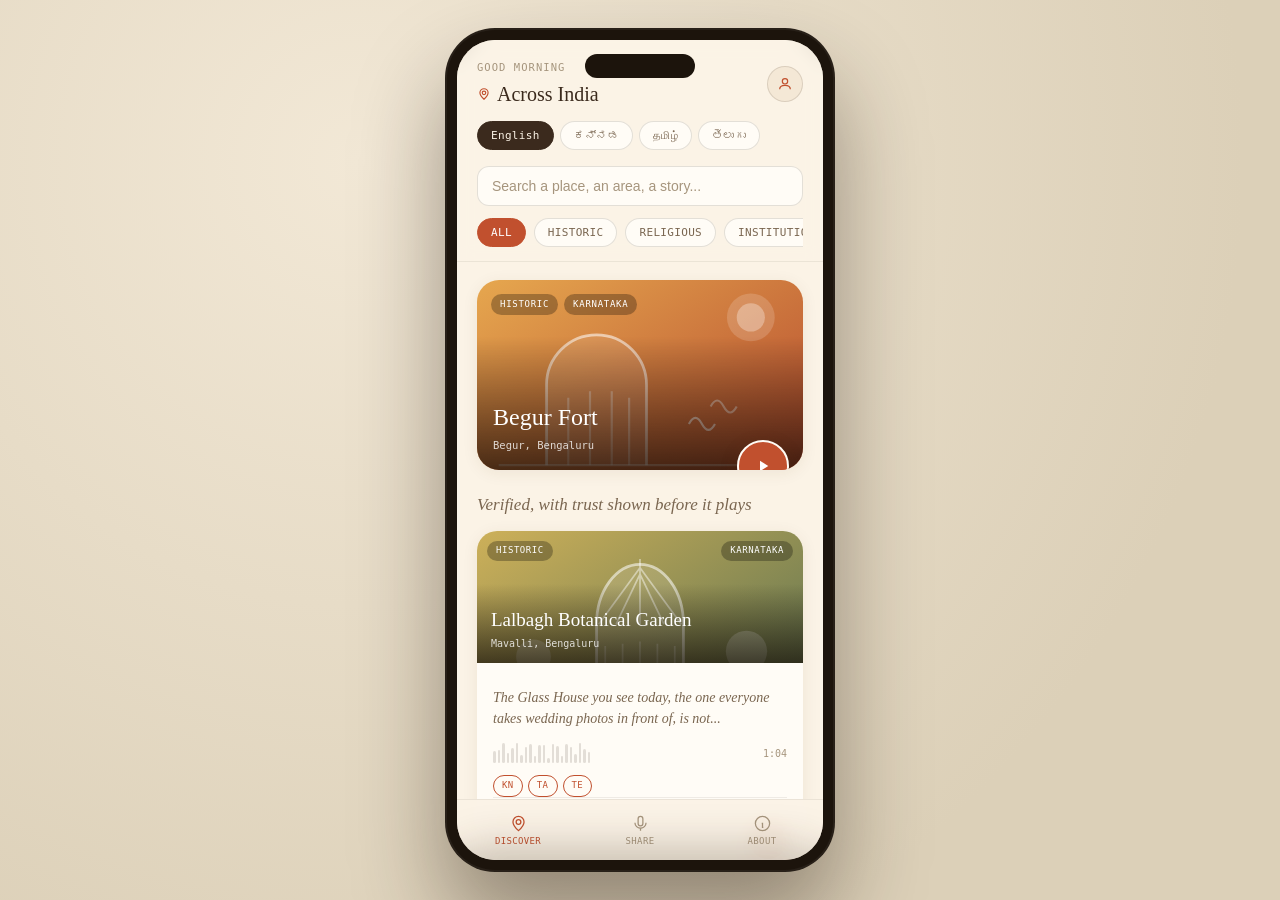
==== index.html @ 4c6c777d "Add files via upload" ====
<!DOCTYPE html>
<html lang="en">
<head>
<meta charset="UTF-8">
<meta name="viewport" content="width=device-width, initial-scale=1.0, viewport-fit=cover">
<title>Itihaas — listen to the place you're standing in</title>
<link rel="stylesheet" href="css/style.css">
</head>
<body>
<div class="frame">
  <div class="screen">
    <div class="app-scroll" id="appScroll">

      <header class="top">
        <div class="greet-row">
          <div class="greet">
            <div class="eyebrow" id="greetTime">Good evening</div>
            <div class="place">
              <svg viewBox="0 0 24 24" fill="none" stroke="currentColor" stroke-width="2"><circle cx="12" cy="10" r="3"/><path d="M12 21s-7-6.2-7-11a7 7 0 0 1 14 0c0 4.8-7 11-7 11z"/></svg>
              Across India
            </div>
          </div>
          <div class="avatar">
            <svg viewBox="0 0 24 24" fill="none" stroke="currentColor" stroke-width="1.8"><circle cx="12" cy="8" r="4"/><path d="M4 20c0-4 4-6 8-6s8 2 8 6"/></svg>
          </div>
        </div>
        <div class="lang-selector" id="langRow"></div>
        <div class="search-row" id="searchRow">
          <input type="text" id="searchInput" placeholder="Search a place, an area, a story...">
        </div>
        <div class="chips" id="chipsRow"></div>
      </header>

      <main>
        <section class="view active" id="view-discover">
          <div id="featuredSlot"></div>
          <div class="section-label">Verified, with trust shown before it plays</div>
          <div id="cardList"></div>
        </section>

        <section class="view" id="view-share">
          <h2 style="font-family:var(--display); font-weight:400; font-size:24px; margin:4px 0 8px;">Record a memory</h2>
          <p style="font-size:14px; color:var(--ink-dim); font-weight:300; margin:0 0 24px;">Share in first person, in Kannada, Tamil, Telugu or English. Curators keep it private until claims, consent, source and context are reviewed.</p>
          <form id="shareForm">
            <div class="field"><label>Place</label><input type="text" id="f-place" placeholder="Which place is this about" required></div>
            <div class="field"><label>Language</label>
              <select id="f-lang">
                <option value="Kannada">Kannada</option>
                <option value="Tamil">Tamil</option>
                <option value="Telugu">Telugu</option>
                <option value="English">English</option>
              </select>
            </div>
            <div class="field"><label>Your relationship to this place</label><input type="text" id="f-relationship" placeholder="Caretaker, resident, visitor, family..."></div>
            <div class="field"><label>Attribution</label>
              <div class="radio-row">
                <label class="radio-chip"><input type="radio" name="attribution" value="Anonymous" checked><span>Anonymous</span></label>
                <label class="radio-chip"><input type="radio" name="attribution" value="Named"><span>Named</span></label>
                <label class="radio-chip"><input type="radio" name="attribution" value="Private review only"><span>Private review only</span></label>
              </div>
            </div>
            <div class="field"><label>Your memory</label>
              <textarea id="f-story" placeholder="I remember... When I stand here..." required></textarea>
              <div class="prompts">Gentle prompts: "I remember..." · "When I stand here..." · "ನಾನು ಇಲ್ಲಿ ನಿಂತಾಗ..."</div>
            </div>
            <label class="consent"><input type="checkbox" id="f-consent" required><span>I consent to curator review of this memory before any public use.</span></label>
            <button type="submit" class="btn" style="width:100%;">Submit memory</button>
          </form>
        </section>

        <section class="view about" id="view-about">
          <h2>Every story here has been checked</h2>
          <p>Itihaas holds two kinds of stories. Gold standard verified ones, checked by a curator against evidence and context, and community contributed ones, clearly marked while they wait their turn. You always know which one you're hearing.</p>
          <div class="rule">Where stories come from</div>
          <p>Some arrive from locals, shopkeepers, families and visitors, in their own words. Others are sought out by our team at places where no one would think to submit on their own, an old caretaker, a retired groundskeeper, someone who has never been asked before.</p>
          <div class="rule">Why listen instead of read</div>
          <p>A place is easier to feel than to read about. Press play on any verified story and it's read back to you the way it was told, so you can keep walking, keep looking, and let the story meet you where you're standing.</p>
          <div class="rule">On moderation</div>
          <p>A story only carries the Verified seal once it's been recorded in the narrator's own voice. Until then it's marked Under moderation, the text has already been checked, but the voice recording is still pending, so you'll hear it read in English while that catches up.</p>
          <div class="rule">On languages</div>
          <p>Stories are being recorded in Kannada, Tamil and Telugu by their original narrators, not machine translated. Where a recording doesn't exist yet for the language you've picked, you'll hear the English narration instead, and we'll say so plainly rather than pretend otherwise.</p>
          <div class="rule">Coverage, for now</div>
          <p>Historic places lead the way, forts, ruins and monuments. Religious places, food places, and institutions and campuses are opening up alongside them.</p>
        </section>
      </main>
    </div>

    <nav class="tabs">
      <button class="tab-btn active" data-view="discover">
        <svg viewBox="0 0 24 24" fill="none" stroke="currentColor" stroke-width="1.6"><circle cx="12" cy="10" r="3"/><path d="M12 21s-7-6.2-7-11a7 7 0 0 1 14 0c0 4.8-7 11-7 11z"/></svg>
        Discover
      </button>
      <button class="tab-btn" data-view="share">
        <svg viewBox="0 0 24 24" fill="none" stroke="currentColor" stroke-width="1.6"><path d="M12 15a3 3 0 0 0 3-3V6a3 3 0 0 0-6 0v6a3 3 0 0 0 3 3z"/><path d="M19 11a7 7 0 0 1-14 0M12 18v3"/></svg>
        Share
      </button>
      <button class="tab-btn" data-view="about">
        <svg viewBox="0 0 24 24" fill="none" stroke="currentColor" stroke-width="1.6"><circle cx="12" cy="12" r="9"/><path d="M12 8h.01M11 12h1v5h1"/></svg>
        About
      </button>
    </nav>

    <div class="backdrop" id="detailBackdrop" onclick="ItihaasApp.closeSheet()"></div>
    <div class="sheet" id="detailSheet">
      <div class="sheet-handle"><span></span></div>
      <div class="sheet-inner" id="sheetInner"></div>
    </div>

  </div>
</div>

<svg width="0" height="0" style="position:absolute">
  <defs>
    <linearGradient id="gradHistoric" x1="0" y1="0" x2="1" y2="1">
      <stop offset="0%" stop-color="#E7A94F"/><stop offset="100%" stop-color="#B5492E"/>
    </linearGradient>
    <linearGradient id="gradGarden" x1="0" y1="0" x2="1" y2="1">
      <stop offset="0%" stop-color="#D8B65A"/><stop offset="100%" stop-color="#5E7350"/>
    </linearGradient>
    <linearGradient id="gradInstitution" x1="0" y1="0" x2="1" y2="1">
      <stop offset="0%" stop-color="#DE9166"/><stop offset="100%" stop-color="#7C4A34"/>
    </linearGradient>
    <linearGradient id="gradTemple" x1="0" y1="0" x2="1" y2="1">
      <stop offset="0%" stop-color="#F0C25E"/><stop offset="100%" stop-color="#B5722E"/>
    </linearGradient>
    <linearGradient id="gradFood" x1="0" y1="0" x2="1" y2="1">
      <stop offset="0%" stop-color="#E8935A"/><stop offset="100%" stop-color="#A6402B"/>
    </linearGradient>
    <linearGradient id="gradBusiness" x1="0" y1="0" x2="1" y2="1">
      <stop offset="0%" stop-color="#B69A78"/><stop offset="100%" stop-color="#5C4A38"/>
    </linearGradient>
    <linearGradient id="gradForest" x1="0" y1="0" x2="1" y2="1">
      <stop offset="0%" stop-color="#8FA05E"/><stop offset="100%" stop-color="#3E4E2E"/>
    </linearGradient>
    <linearGradient id="gradTiger" x1="0" y1="0" x2="1" y2="1">
      <stop offset="0%" stop-color="#E2A23B"/><stop offset="100%" stop-color="#5A3420"/>
    </linearGradient>
    <linearGradient id="gradStone" x1="0" y1="0" x2="1" y2="1">
      <stop offset="0%" stop-color="#C9AE8C"/><stop offset="100%" stop-color="#7A5C42"/>
    </linearGradient>
  </defs>
</svg>

<script src="js/data.js"></script>
<script src="js/app.js"></script>
</body>
</html>
---- css/style.css ----
:root{
    --ink:#3B2A1D;
    --ink-dim:#7A6650;
    --ink-faint:#A6957D;
    --bg:#FBF3E6;
    --bg-panel:#F4E8D6;
    --bg-card:#FFFCF6;
    --terracotta:#C1502E;
    --terracotta-bright:#D96B45;
    --gold:#B9862F;
    --green:#6B7F5A;
    --line: rgba(59,42,29,0.14);
    --line-soft: rgba(59,42,29,0.08);
    --shadow: 0 3px 16px rgba(90,62,30,0.08);
    --display: "Iowan Old Style","Palatino Linotype","Book Antiqua",Georgia,serif;
    --body: -apple-system,BlinkMacSystemFont,"Segoe UI",Helvetica,Arial,sans-serif;
    --mono: "SF Mono",ui-monospace,Menlo,Consolas,monospace;
  }
  *{box-sizing:border-box;}
  html,body{height:100%;}
  body{
    margin:0; font-family:var(--body); color:var(--ink); line-height:1.5; -webkit-font-smoothing:antialiased;
    background:radial-gradient(circle at 28% 18%, #F2E8D6, #DCD0B8 75%);
    display:flex; align-items:center; justify-content:center; padding:44px 20px;
  }
  @media (prefers-reduced-motion: reduce){ *{animation:none !important; transition:none !important;} }
  a{color:inherit; text-decoration:none;}
  button{font-family:inherit;}
  ::selection{background:var(--terracotta); color:#fff;}

  /* ---------- device frame ---------- */
  .frame{
    width:390px; height:844px; max-height:94vh; padding:12px; border-radius:50px;
    background:#1C140C; box-shadow:0 50px 90px rgba(30,18,8,0.4), inset 0 0 0 2px rgba(255,255,255,0.05);
    position:relative; flex:none;
  }
  .frame::before{
    content:""; position:absolute; top:26px; left:50%; transform:translateX(-50%);
    width:110px; height:24px; background:#1C140C; border-radius:14px; z-index:200;
  }
  .screen{ width:100%; height:100%; border-radius:38px; overflow:hidden; position:relative; background:var(--bg); }
  @media (max-width:680px){
    body{ padding:0; background:var(--bg); display:block; }
    .frame{ width:100%; height:100vh; max-height:none; border-radius:0; padding:0; box-shadow:none; }
    .frame::before{ display:none; }
    .screen{ border-radius:0; }
  }

  .app-scroll{ height:100%; overflow-y:auto; -webkit-overflow-scrolling:touch; }
  .app-scroll::-webkit-scrollbar{ display:none; }

  /* ---------- header ---------- */
  header.top{
    position:sticky; top:0; z-index:20;
    background:rgba(251,243,230,0.92); backdrop-filter:blur(8px);
    padding:20px 20px 12px; border-bottom:1px solid var(--line-soft);
  }
  .greet-row{ display:flex; justify-content:space-between; align-items:center; }
  .greet .eyebrow{ font-family:var(--mono); font-size:10.5px; letter-spacing:0.1em; text-transform:uppercase; color:var(--ink-faint); margin-bottom:3px; }
  .greet .place{ display:flex; align-items:center; gap:6px; font-family:var(--display); font-size:20px; }
  .greet .place svg{ width:14px; height:14px; color:var(--terracotta); }
  .avatar{
    width:36px; height:36px; border-radius:50%; background:var(--bg-panel); border:1px solid var(--line);
    display:flex; align-items:center; justify-content:center; color:var(--terracotta);
  }
  .avatar svg{ width:16px; height:16px; }

  .search-row{ display:flex; gap:8px; margin-top:16px; }
  .search-row input{
    flex:1; background:var(--bg-card); border:1px solid var(--line); color:var(--ink);
    padding:11px 14px; border-radius:12px; font-size:14px; font-family:var(--body);
  }
  .search-row input:focus{ outline:none; border-color:var(--terracotta); }
  .search-row input::placeholder{ color:var(--ink-faint); }

  .chips{ display:flex; gap:8px; margin-top:12px; overflow-x:auto; padding-bottom:2px; scrollbar-width:none; }
  .chips::-webkit-scrollbar{ display:none; }
  .chip{
    flex:none; font-family:var(--mono); font-size:11px; letter-spacing:0.03em; text-transform:uppercase;
    color:var(--ink-dim); border:1px solid var(--line); padding:7px 13px; border-radius:20px; cursor:pointer;
    background:var(--bg-card); white-space:nowrap; transition:all .2s ease;
  }
  .chip.active{ background:var(--terracotta); color:#fff; border-color:var(--terracotta); }

  main{ padding:18px 20px 110px; }
  .view{ display:none; }
  .view.active{ display:block; animation:fadein .3s ease; }
  @keyframes fadein{ from{opacity:0; transform:translateY(6px);} to{opacity:1; transform:translateY(0);} }

  .section-label{ font-family:var(--display); font-style:italic; font-size:17px; color:var(--ink-dim); margin:22px 0 14px; }
  .section-label:first-child{ margin-top:0; }

  /* ---------- featured hero ---------- */
  .hero-card{
    position:relative; border-radius:22px; overflow:hidden; height:190px; box-shadow:var(--shadow); cursor:pointer;
  }
  .hero-card .art{ position:absolute; inset:0; }
  .hero-card .art svg{ width:100%; height:100%; display:block; }
  .hero-scrim{ position:absolute; inset:0; background:linear-gradient(180deg, rgba(20,12,5,0) 30%, rgba(20,12,5,0.72) 100%); display:flex; flex-direction:column; justify-content:flex-end; padding:16px; }
  .hero-tags{ position:absolute; top:14px; left:14px; display:flex; gap:6px; }
  .hero-tags span{ font-family:var(--mono); font-size:9px; letter-spacing:0.08em; text-transform:uppercase; color:#fff; background:rgba(0,0,0,0.28); padding:4px 9px; border-radius:20px; backdrop-filter:blur(2px); }
  .hero-scrim h2{ font-family:var(--display); font-weight:400; font-size:24px; color:#fff; margin:0 0 3px; }
  .hero-scrim .sub{ font-family:var(--mono); font-size:10.5px; color:rgba(255,255,255,0.8); }
  .float-play{
    position:absolute; width:52px; height:52px; border-radius:50%; background:var(--terracotta); color:#fff; border:2px solid var(--bg-card);
    display:flex; align-items:center; justify-content:center; cursor:pointer; box-shadow:0 6px 16px rgba(90,40,20,0.35); transition:background .2s, transform .15s;
    z-index:5;
  }
  .float-play:hover{ background:var(--terracotta-bright); transform:scale(1.04); }
  .float-play svg{ width:18px; height:18px; }
  .hero-card .float-play{ right:14px; bottom:-22px; }

  /* ---------- waveform / progress ---------- */
  .wf-wrap{ position:relative; flex:1; }
  .wf-row{ display:flex; align-items:flex-end; gap:2px; height:100%; }
  .wf-bg{ opacity:1; }
  .wf-fg{ position:absolute; top:0; left:0; height:100%; width:0%; overflow:hidden; transition:width linear; }
  .wf-bg span, .wf-fg span{ display:block; width:2.5px; border-radius:2px; flex:none; }
  .wf-bg span{ background:var(--line); }
  .wf-fg span{ background:var(--terracotta); }

  /* ---------- story cards ---------- */
  .card{ background:var(--bg-card); border-radius:20px; box-shadow:var(--shadow); margin-bottom:18px; overflow:visible; position:relative; }
  .card-media{ position:relative; height:132px; border-radius:20px 20px 0 0; overflow:hidden; cursor:pointer; }
  .card-media .art{ position:absolute; inset:0; }
  .card-media .art svg{ width:100%; height:100%; display:block; }
  .card-scrim{ position:absolute; inset:0; background:linear-gradient(180deg, rgba(20,12,5,0) 40%, rgba(20,12,5,0.68) 100%); display:flex; flex-direction:column; justify-content:flex-end; padding:12px 14px; }
  .card-toptags{ position:absolute; top:10px; left:10px; right:10px; display:flex; justify-content:space-between; }
  .card-toptags span{ font-family:var(--mono); font-size:9px; letter-spacing:0.06em; text-transform:uppercase; color:#fff; background:rgba(0,0,0,0.28); padding:3px 9px; border-radius:20px; }
  .card-scrim h3{ font-family:var(--display); font-weight:400; font-size:19px; color:#fff; margin:0; }
  .card-scrim .area{ font-family:var(--mono); font-size:10px; color:rgba(255,255,255,0.82); margin-top:2px; }
  .card .float-play{ width:42px; height:42px; right:14px; bottom:-18px; }
  .card .float-play svg{ width:14px; height:14px; }

  .card-body{ padding:24px 16px 14px; }
  .card-body .snippet{ font-family:var(--display); font-style:italic; font-size:14px; color:var(--ink-dim); margin:0 0 14px; }
  .card-progress{ display:flex; align-items:center; gap:10px; margin-bottom:12px; }
  .card-progress .wf-wrap{ height:20px; }
  .card-progress .status{ font-family:var(--mono); font-size:10px; color:var(--ink-faint); white-space:nowrap; flex:none; }
  .card-foot{ display:flex; align-items:center; gap:10px; font-family:var(--mono); font-size:10px; color:var(--ink-faint); padding-top:12px; border-top:1px solid var(--line-soft); }
  .mini-seal{ width:19px; height:19px; border:1px solid var(--terracotta); border-radius:50%; display:flex; align-items:center; justify-content:center; color:var(--terracotta); flex:none; }
  .mini-seal svg{ width:8px; height:8px; }

  .empty{ border:1px dashed var(--line); border-radius:18px; padding:32px 22px; text-align:center; background:var(--bg-card); }
  .empty p{ color:var(--ink-dim); font-size:13.5px; margin:0 0 16px; font-weight:300; }
  .empty .stamp{ font-family:var(--mono); font-size:10px; letter-spacing:0.1em; text-transform:uppercase; color:var(--ink-faint); margin-bottom:12px; }

  .btn{ display:inline-flex; align-items:center; gap:8px; justify-content:center; background:var(--terracotta); color:#fff; border:none; border-radius:12px; padding:13px 20px; font-family:var(--mono); font-size:11.5px; letter-spacing:0.04em; text-transform:uppercase; cursor:pointer; transition:background .2s; }
  .btn:hover{ background:var(--terracotta-bright); }
  .btn.ghost{ background:transparent; color:var(--terracotta); border:1px solid var(--terracotta); }

  /* ---------- related strip ---------- */
  .strip{ display:flex; gap:12px; overflow-x:auto; padding-bottom:6px; scrollbar-width:none; }
  .strip::-webkit-scrollbar{ display:none; }
  .strip-card{ flex:none; width:150px; cursor:pointer; }
  .strip-card .art-box{ height:96px; border-radius:14px; overflow:hidden; position:relative; box-shadow:var(--shadow); }
  .photo-credit{ font-family:var(--mono); font-size:9.5px; color:var(--ink-faint); margin:-10px 0 18px; text-align:right; }
  .photo-credit a{ text-decoration:underline; }
  .strip-card .art-box svg{ width:100%; height:100%; display:block; }
  .strip-card .cap{ position:absolute; inset:0; background:linear-gradient(180deg, rgba(20,12,5,0) 45%, rgba(20,12,5,0.7) 100%); display:flex; align-items:flex-end; padding:9px; }
  .strip-card .cap span{ font-family:var(--display); font-size:13.5px; color:#fff; }

  /* ---------- form / share ---------- */
  .field{ margin-bottom:16px; }
  .field label{ display:block; font-family:var(--mono); font-size:10px; letter-spacing:0.06em; text-transform:uppercase; color:var(--ink-faint); margin-bottom:7px; }
  .field input[type=text], .field select, .field textarea{ width:100%; background:var(--bg-card); border:1px solid var(--line); color:var(--ink); padding:12px 14px; border-radius:12px; font-size:14px; font-family:var(--body); }
  .field textarea{ min-height:100px; resize:vertical; }
  .field input:focus, .field select:focus, .field textarea:focus{ outline:none; border-color:var(--terracotta); }
  .radio-row{ display:flex; gap:8px; flex-wrap:wrap; }
  .radio-chip{ position:relative; }
  .radio-chip input{ position:absolute; opacity:0; }
  .radio-chip span{ display:inline-block; border:1px solid var(--line); border-radius:20px; padding:8px 13px; font-size:12.5px; color:var(--ink-dim); cursor:pointer; background:var(--bg-card); transition:all .2s; }
  .radio-chip input:checked + span{ background:var(--terracotta); color:#fff; border-color:var(--terracotta); }
  .consent{ display:flex; gap:10px; align-items:flex-start; font-size:12.5px; color:var(--ink-dim); margin:20px 0; }
  .prompts{ font-family:var(--display); font-style:italic; font-size:12.5px; color:var(--ink-faint); margin-top:8px; }
  .pending-banner{ border:1px solid var(--line); background:var(--bg-card); border-radius:14px; padding:14px; margin-bottom:12px; font-size:12.5px; color:var(--ink-dim); display:flex; gap:10px; box-shadow:var(--shadow); }
  .pending-banner .tag{ font-family:var(--mono); font-size:9px; text-transform:uppercase; color:var(--terracotta); border:1px solid var(--terracotta); padding:3px 7px; border-radius:20px; flex:none; }

  .about h2{ font-family:var(--display); font-weight:400; font-size:24px; margin:4px 0 16px; }
  .about p{ font-size:14.5px; color:var(--ink-dim); font-weight:300; margin-bottom:14px; }
  .about .rule{ font-family:var(--mono); font-size:10.5px; color:var(--terracotta); letter-spacing:0.1em; text-transform:uppercase; margin:22px 0 8px; }

  /* ---------- bottom nav ---------- */
  nav.tabs{
    position:absolute; left:0; right:0; bottom:0; z-index:40;
    background:rgba(251,243,230,0.96); backdrop-filter:blur(8px); border-top:1px solid var(--line-soft);
    display:flex; padding:6px 0 max(10px, env(safe-area-inset-bottom));
  }
  nav.tabs button{ flex:1; background:none; border:none; color:var(--ink-faint); cursor:pointer; display:flex; flex-direction:column; align-items:center; gap:3px; padding:8px 0 4px; font-family:var(--mono); font-size:9px; letter-spacing:0.04em; text-transform:uppercase; transition:color .2s; }
  nav.tabs button svg{ width:19px; height:19px; }
  nav.tabs button.active{ color:var(--terracotta); }

  /* ---------- detail sheet ---------- */
  .backdrop{ position:absolute; inset:0; background:rgba(30,18,8,0.4); opacity:0; pointer-events:none; transition:opacity .3s ease; z-index:45; }
  .backdrop.show{ opacity:1; pointer-events:auto; }
  .sheet{
    position:absolute; left:0; right:0; bottom:0; height:92%; z-index:46;
    background:var(--bg); border-radius:26px 26px 0 0; box-shadow:0 -14px 40px rgba(59,42,29,0.25);
    transform:translateY(100%); transition:transform .4s cubic-bezier(.32,.72,0,1);
    overflow-y:auto; -webkit-overflow-scrolling:touch;
  }
  .sheet.open{ transform:translateY(0); }
  .sheet-handle{ display:flex; justify-content:center; padding:10px 0 4px; position:sticky; top:0; background:var(--bg); z-index:2; }
  .sheet-handle span{ width:36px; height:4px; border-radius:3px; background:var(--line); display:block; }
  .sheet-inner{ padding:6px 20px 40px; }

  .detail-hero{ position:relative; height:220px; border-radius:20px; overflow:hidden; margin-bottom:18px; }
  .detail-hero .art{ position:absolute; inset:0; }
  .detail-hero .art svg{ width:100%; height:100%; display:block; }
  .detail-hero .scrim{ position:absolute; inset:0; background:linear-gradient(180deg, rgba(20,12,5,0) 35%, rgba(20,12,5,0.75) 100%); display:flex; flex-direction:column; justify-content:flex-end; padding:16px; }
  .detail-hero .tags{ position:absolute; top:14px; left:14px; display:flex; gap:6px; }
  .detail-hero .tags span{ font-family:var(--mono); font-size:9px; letter-spacing:0.08em; text-transform:uppercase; color:#fff; background:rgba(0,0,0,0.28); padding:4px 9px; border-radius:20px; }
  .detail-hero .back-btn{ position:absolute; top:14px; right:14px; width:32px; height:32px; border-radius:50%; background:rgba(0,0,0,0.32); color:#fff; display:flex; align-items:center; justify-content:center; cursor:pointer; }
  .detail-hero .back-btn svg{ width:15px; height:15px; }
  .detail-hero h1{ font-family:var(--display); font-weight:400; font-size:27px; color:#fff; margin:0 0 3px; }
  .detail-hero .loc{ font-family:var(--mono); font-size:10.5px; color:rgba(255,255,255,0.82); }
  .detail-hero .float-play{ right:16px; bottom:-22px; width:54px; height:54px; }

  .player-card{ background:var(--bg-panel); border-radius:16px; padding:16px 16px 14px; margin:28px 0 22px; }
  .player-card .wf-wrap{ height:30px; }
  .player-card .status-row{ display:flex; justify-content:space-between; margin-top:10px; font-family:var(--mono); font-size:10px; color:var(--ink-faint); }

  blockquote.full{ font-family:var(--display); font-style:italic; font-size:19px; line-height:1.5; color:var(--ink); border-left:2px solid var(--terracotta); padding-left:16px; margin:0 0 18px; }
  .narrator-row{ display:flex; align-items:center; gap:10px; margin-bottom:26px; }
  .narrator-avatar{ width:34px; height:34px; border-radius:50%; background:var(--bg-panel); border:1px solid var(--line); display:flex; align-items:center; justify-content:center; color:var(--terracotta); flex:none; }
  .narrator-avatar svg{ width:15px; height:15px; }
  .narrator-row .txt{ font-size:13px; color:var(--ink-dim); }

  .info-grid{ display:grid; grid-template-columns:1fr 1fr; gap:1px; background:var(--line-soft); border:1px solid var(--line-soft); border-radius:14px; overflow:hidden; margin-bottom:16px; }
  .info-cell{ background:var(--bg-card); padding:14px; }
  .info-cell .k{ font-family:var(--mono); font-size:9px; letter-spacing:0.08em; text-transform:uppercase; color:var(--ink-faint); margin-bottom:5px; }
  .info-cell .v{ font-size:13.5px; color:var(--ink); }
  .map-link{ display:flex; align-items:center; justify-content:center; gap:8px; width:100%; margin-bottom:28px; }
  .map-link svg{ width:14px; height:14px; }

  .related-label{ font-family:var(--mono); font-size:10.5px; letter-spacing:0.1em; text-transform:uppercase; color:var(--ink-faint); margin:0 0 12px; }

  .section-sub{ font-family:var(--mono); font-size:10px; color:var(--ink-faint); margin-top:2px; }
  .narr-block{ margin-bottom:20px; }
  .narr-label{ font-family:var(--mono); font-size:9.5px; letter-spacing:0.1em; text-transform:uppercase; color:var(--terracotta); margin-bottom:6px; }
  .narr-block p{ font-size:14.5px; color:var(--ink-dim); margin:0; font-weight:300; }
  .narr-block.fact p{ font-family:var(--display); font-style:italic; font-size:18px; color:var(--ink); line-height:1.5; }
/* ---------- language selector ---------- */
.lang-selector{ display:flex; gap:6px; overflow-x:auto; margin-top:12px; scrollbar-width:none; }
.lang-selector::-webkit-scrollbar{ display:none; }
.lang-pill{
  flex:none; font-family:var(--mono); font-size:11px; letter-spacing:0.03em;
  color:var(--ink-dim); border:1px solid var(--line); padding:7px 13px; border-radius:20px; cursor:pointer;
  background:var(--bg-card); white-space:nowrap; transition:all .2s ease;
}
.lang-pill.active{ background:var(--ink); color:var(--bg); border-color:var(--ink); }

/* ---------- per-card recorded-language badges ---------- */
.rec-langs{ display:flex; gap:5px; margin-top:10px; flex-wrap:wrap; }
.rec-langs span{
  font-family:var(--mono); font-size:9px; letter-spacing:0.05em; padding:3px 8px; border-radius:20px;
  border:1px solid var(--line); color:var(--ink-faint);
}
.rec-langs span.have{ color:var(--terracotta); border-color:var(--terracotta); }
.rec-langs span.current{ background:var(--terracotta); color:#fff; border-color:var(--terracotta); }
.rec-langs .none{ font-family:var(--mono); font-size:9.5px; color:var(--ink-faint); font-style:italic; }

.lang-note{
  font-family:var(--mono); font-size:10.5px; color:var(--ink-faint); margin-top:8px;
}

/* ---------- moderation status ---------- */
.mini-seal.mod{ border-color:var(--ink-faint); color:var(--ink-faint); }
.rec-langs span.mod{
  font-family:var(--mono); font-size:9px; letter-spacing:0.05em; padding:3px 8px; border-radius:20px;
  border:1px solid var(--ink-faint); color:var(--ink-dim); font-style:normal;
}
.mod-status{
  display:flex; align-items:center; gap:8px; font-size:13px; color:var(--ink-dim);
  padding:12px 14px; border-radius:12px; margin-bottom:14px; border:1px solid var(--line-soft);
}
.mod-status.is-verified{ background:rgba(193,80,46,0.06); }
.mod-status.is-mod{ background:var(--bg-panel); }
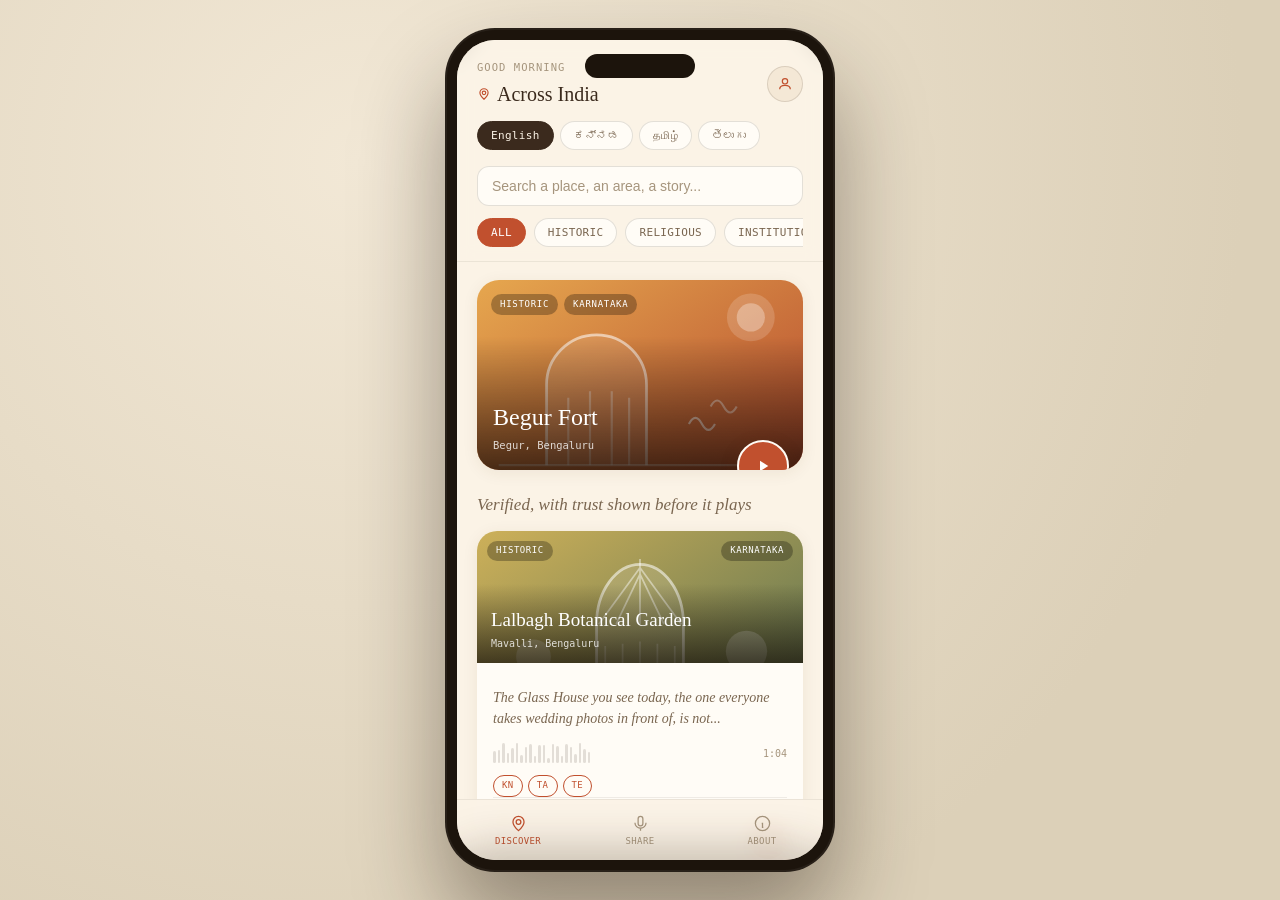
==== commit 2fae5d69: "Add a real multi-page website flow alongside the mobile app The existing index.html is a single-page" ====
--- a/index.html
+++ b/index.html
@@ -81,6 +81,8 @@
           <p>Stories are being recorded in Kannada, Tamil and Telugu by their original narrators, not machine translated. Where a recording doesn't exist yet for the language you've picked, you'll hear the English narration instead, and we'll say so plainly rather than pretend otherwise.</p>
           <div class="rule">Coverage, for now</div>
           <p>Historic places lead the way, forts, ruins and monuments. Religious places, food places, and institutions and campuses are opening up alongside them.</p>
+          <div class="rule">On a bigger screen</div>
+          <p>Prefer browsing on a laptop? <a href="web/index.html" style="color:var(--terracotta); font-weight:600;">Open the website version</a>, with the same stories laid out for the web instead of a phone screen.</p>
         </section>
       </main>
     </div>
